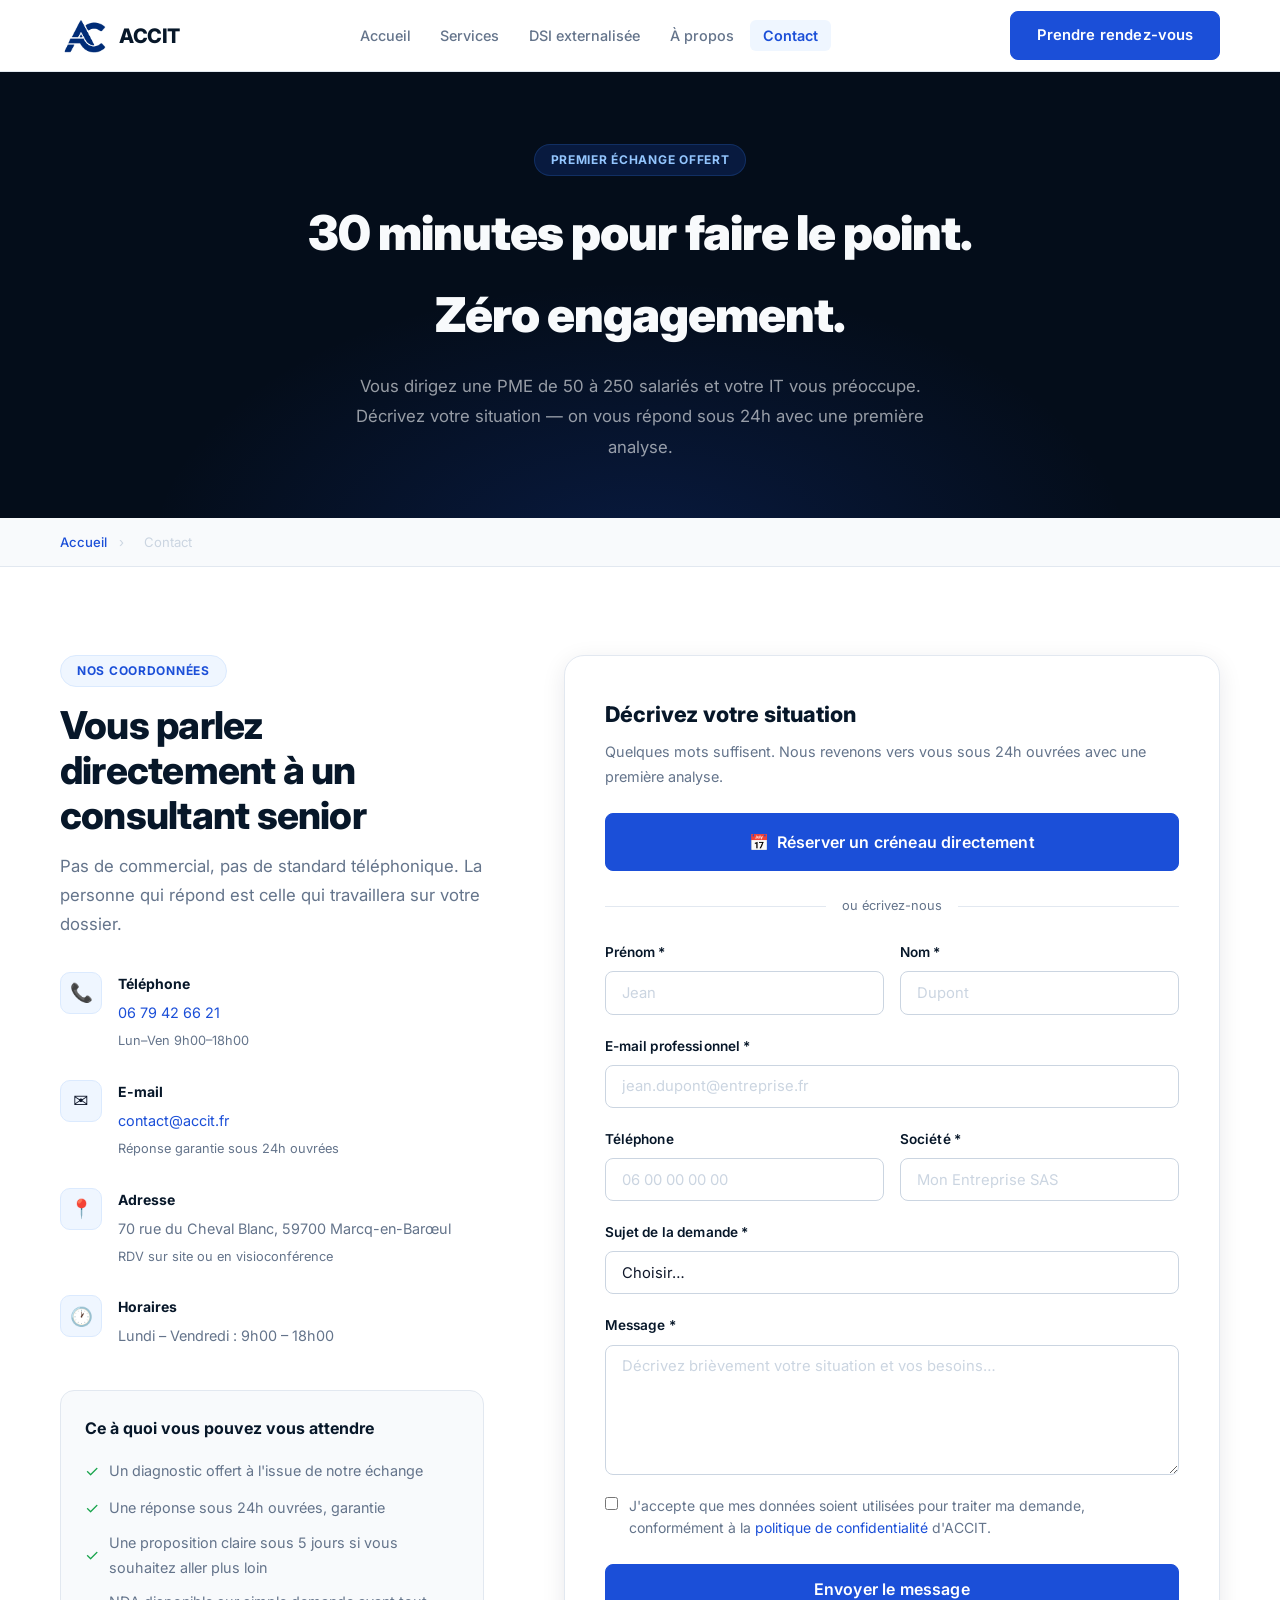
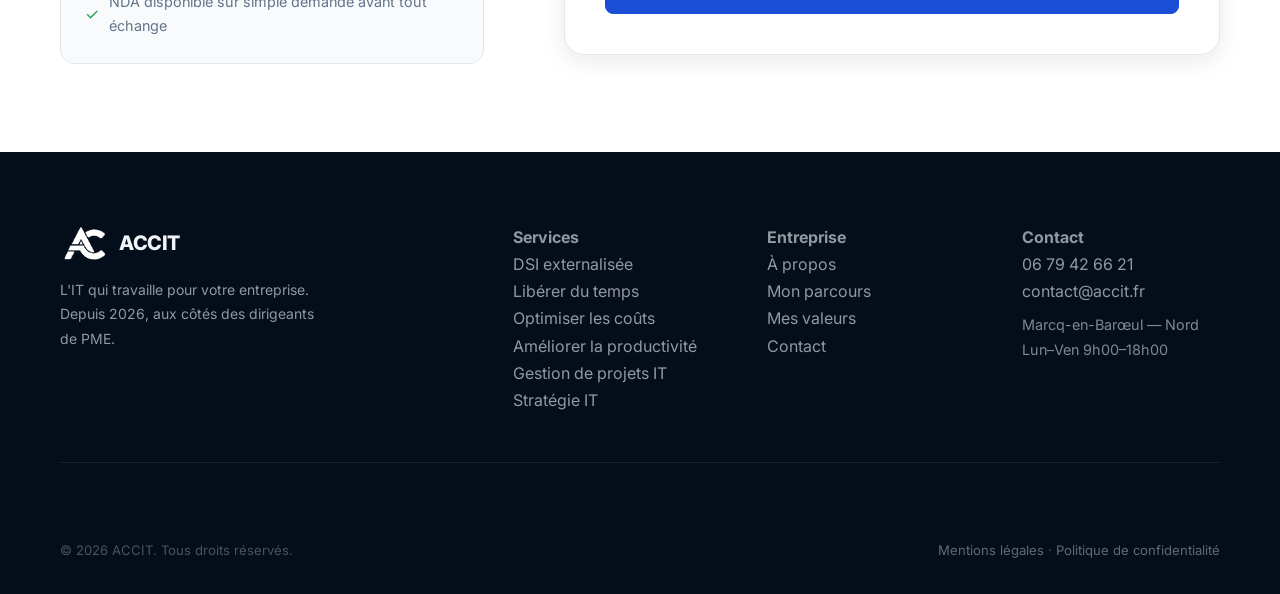
==== contact.html @ e80b95e5 "Initial commit — site ACCIT v1.0 6 pages HTML statiques : Accueil, Services, DSI externalisée, À pro" ====
<!DOCTYPE html>
<html lang="fr">
<head>
  <meta charset="UTF-8" />
  <meta name="viewport" content="width=device-width, initial-scale=1.0" />
  <title>Contact — ACCIT</title>
  <meta name="description" content="30 minutes pour faire le point sur votre situation IT. Premier échange offert, sans engagement. Vous parlez directement à un consultant senior." />
  <link rel="preconnect" href="https://fonts.googleapis.com" />
  <link rel="preconnect" href="https://fonts.gstatic.com" crossorigin />
  <link href="https://fonts.googleapis.com/css2?family=Inter:wght@400;500;600;700;800;900&display=swap" rel="stylesheet" />
  <link rel="stylesheet" href="css/style.css" />
</head>
<body>

  <!-- ══ Navigation ══════════════════════════════════════ -->
  <nav class="nav" role="navigation" aria-label="Navigation principale">
    <div class="container">
      <a href="index.html" class="nav-logo">
        <img src="images/logo-mark.svg" alt="" class="nav-logo-img" aria-hidden="true" />
        ACCIT
      </a>
      <ul class="nav-links" role="list">
        <li><a href="index.html">Accueil</a></li>
        <li><a href="services.html">Services</a></li>
        <li><a href="dsi-externalisee.html">DSI externalisée</a></li>
        <li><a href="a-propos.html">À propos</a></li>
        <li><a href="contact.html">Contact</a></li>
      </ul>
      <a href="https://calendar.app.google/eNuM4sdfJsq8MuJr5" target="_blank" rel="noopener noreferrer" class="btn btn-primary nav-cta">Prendre rendez-vous</a>
      <button class="nav-toggle" aria-label="Menu" aria-expanded="false">
        <span></span><span></span><span></span>
      </button>
    </div>
  </nav>

  <main>

    <!-- ══ Hero page ══════════════════════════════════════ -->
    <section class="page-hero">
      <div class="container">
        <span class="tag">Premier échange offert</span>
        <h1>30 minutes pour faire le point.<br />Zéro engagement.</h1>
        <p>Vous dirigez une PME de 50 à 250 salariés et votre IT vous préoccupe. Décrivez votre situation — on vous répond sous 24h avec une première analyse.</p>
      </div>
    </section>

    <nav class="breadcrumb" aria-label="Fil d'Ariane">
      <div class="container">
        <a href="index.html">Accueil</a>
        <span aria-hidden="true">›</span>
        <span aria-current="page">Contact</span>
      </div>
    </nav>

    <!-- ══ Contact principal ══════════════════════════════ -->
    <section class="section" aria-labelledby="contact-title">
      <div class="container">
        <div class="contact-layout">

          <!-- Infos ── -->
          <div>
            <span class="tag">Nos coordonnées</span>
            <h2 class="section-title" id="contact-title">Vous parlez directement à un consultant senior</h2>
            <p class="section-sub" style="margin-bottom:2rem;">
              Pas de commercial, pas de standard téléphonique. La personne qui répond est celle qui travaillera sur votre dossier.
            </p>
            <div class="contact-info">
              <div class="contact-item">
                <div class="contact-item-icon" aria-hidden="true">📞</div>
                <div>
                  <strong>Téléphone</strong>
                  <span><a href="tel:+33679426621" style="color:var(--color-accent);">06 79 42 66 21</a></span>
                  <span style="font-size:.8rem; color:var(--color-muted); display:block; margin-top:.25rem;">Lun–Ven 9h00–18h00</span>
                </div>
              </div>
              <div class="contact-item">
                <div class="contact-item-icon" aria-hidden="true">✉️</div>
                <div>
                  <strong>E-mail</strong>
                  <span><a href="mailto:contact@accit.fr" style="color:var(--color-accent);">contact@accit.fr</a></span>
                  <span style="font-size:.8rem; color:var(--color-muted); display:block; margin-top:.25rem;">Réponse garantie sous 24h ouvrées</span>
                </div>
              </div>
              <div class="contact-item">
                <div class="contact-item-icon" aria-hidden="true">📍</div>
                <div>
                  <strong>Adresse</strong>
                  <span>70 rue du Cheval Blanc, 59700 Marcq-en-Barœul</span>
                  <span style="font-size:.8rem; color:var(--color-muted); display:block; margin-top:.25rem;">RDV sur site ou en visioconférence</span>
                </div>
              </div>
              <div class="contact-item">
                <div class="contact-item-icon" aria-hidden="true">🕐</div>
                <div>
                  <strong>Horaires</strong>
                  <span>Lundi – Vendredi : 9h00 – 18h00</span>
                </div>
              </div>
            </div>

            <!-- Garanties ── -->
            <div style="margin-top:2.5rem; padding:1.5rem; background:var(--color-bg-alt); border-radius:var(--radius); border:1px solid var(--color-border-subtle);">
              <h3 style="font-size:1rem; font-weight:700; color:var(--color-primary); margin-bottom:1rem;">Ce à quoi vous pouvez vous attendre</h3>
              <ul style="display:flex; flex-direction:column; gap:.6rem;">
                <li style="display:flex; align-items:center; gap:.6rem; font-size:.9rem; color:var(--color-muted);">
                  <span style="color:#16A34A; font-size:1rem;">✓</span> Un diagnostic offert à l'issue de notre échange
                </li>
                <li style="display:flex; align-items:center; gap:.6rem; font-size:.9rem; color:var(--color-muted);">
                  <span style="color:#16A34A; font-size:1rem;">✓</span> Une réponse sous 24h ouvrées, garantie
                </li>
                <li style="display:flex; align-items:center; gap:.6rem; font-size:.9rem; color:var(--color-muted);">
                  <span style="color:#16A34A; font-size:1rem;">✓</span> Une proposition claire sous 5 jours si vous souhaitez aller plus loin
                </li>
                <li style="display:flex; align-items:center; gap:.6rem; font-size:.9rem; color:var(--color-muted);">
                  <span style="color:#16A34A; font-size:1rem;">✓</span> NDA disponible sur simple demande avant tout échange
                </li>
              </ul>
            </div>
          </div>

          <!-- Formulaire ── -->
          <div class="form-card">
            <h2 style="font-size:1.35rem; font-weight:800; color:var(--color-primary); margin-bottom:.5rem;">Décrivez votre situation</h2>
            <p style="font-size:.9rem; color:var(--color-muted); margin-bottom:1.5rem;">Quelques mots suffisent. Nous revenons vers vous sous 24h ouvrées avec une première analyse.</p>

            <!-- Réservation directe ── -->
            <a href="https://calendar.app.google/eNuM4sdfJsq8MuJr5" target="_blank" rel="noopener noreferrer" class="btn btn-primary" style="width:100%; justify-content:center; font-size:1rem; padding:.9rem; display:flex; gap:.5rem; align-items:center;">
              <span aria-hidden="true">📅</span> Réserver un créneau directement
            </a>
            <div style="display:flex; align-items:center; gap:1rem; margin:1.5rem 0;">
              <span style="flex:1; height:1px; background:var(--color-border-subtle);"></span>
              <span style="font-size:.8rem; color:var(--color-muted); white-space:nowrap;">ou écrivez-nous</span>
              <span style="flex:1; height:1px; background:var(--color-border-subtle);"></span>
            </div>

            <form id="contact-form" novalidate>
              <div class="form-row">
                <div class="form-group">
                  <label for="prenom">Prénom *</label>
                  <input type="text" id="prenom" name="prenom" placeholder="Jean" required autocomplete="given-name" />
                </div>
                <div class="form-group">
                  <label for="nom">Nom *</label>
                  <input type="text" id="nom" name="nom" placeholder="Dupont" required autocomplete="family-name" />
                </div>
              </div>
              <div class="form-group">
                <label for="email">E-mail professionnel *</label>
                <input type="email" id="email" name="email" placeholder="jean.dupont@entreprise.fr" required autocomplete="email" />
              </div>
              <div class="form-row">
                <div class="form-group">
                  <label for="telephone">Téléphone</label>
                  <input type="tel" id="telephone" name="telephone" placeholder="06 00 00 00 00" autocomplete="tel" />
                </div>
                <div class="form-group">
                  <label for="societe">Société *</label>
                  <input type="text" id="societe" name="societe" placeholder="Mon Entreprise SAS" required autocomplete="organization" />
                </div>
              </div>
              <div class="form-group">
                <label for="sujet">Sujet de la demande *</label>
                <select id="sujet" name="sujet" required>
                  <option value="" disabled selected>Choisir…</option>
                  <option value="echange">Échange sur mon informatique</option>
                  <option value="dsi">DSI externalisée</option>
                  <option value="conseil">Conseils</option>
                  <option value="devis">Devis</option>
                  <option value="autre">Autre</option>
                </select>
              </div>
              <div class="form-group">
                <label for="message">Message *</label>
                <textarea id="message" name="message" placeholder="Décrivez brièvement votre situation et vos besoins…" required></textarea>
              </div>
              <label class="form-group-check">
                <input type="checkbox" name="rgpd" required />
                <span>J'accepte que mes données soient utilisées pour traiter ma demande, conformément à la <a href="mentions-legales.html#politique-confidentialite" style="color:var(--color-accent);">politique de confidentialité</a> d'ACCIT.</span>
              </label>
              <button type="submit" class="btn btn-primary" style="width:100%; justify-content:center; font-size:1rem; padding:.9rem;">
                Envoyer le message
              </button>
            </form>
          </div>

        </div>
      </div>
    </section>

  </main>

  <!-- ══ Footer ══════════════════════════════════════════ -->
  <footer class="footer" role="contentinfo">
    <div class="container">
      <div class="footer-grid">
        <div class="footer-brand">
          <a href="index.html" class="nav-logo">
            <img src="images/logo-mark.svg" alt="" class="nav-logo-img" aria-hidden="true" />
            ACCIT
          </a>
          <p>L'IT qui travaille pour votre entreprise. Depuis 2026, aux côtés des dirigeants de PME.</p>
        </div>
        <nav aria-label="Services">
          <h4>Services</h4>
          <ul>
            <li><a href="dsi-externalisee.html">DSI externalisée</a></li>
            <li><a href="services.html#temps-dirigeant">Libérer du temps</a></li>
            <li><a href="services.html#couts">Optimiser les coûts</a></li>
            <li><a href="services.html#productivite">Améliorer la productivité</a></li>
            <li><a href="services.html#projets">Gestion de projets IT</a></li>
            <li><a href="services.html#strategie">Stratégie IT</a></li>
          </ul>
        </nav>
        <nav aria-label="Entreprise">
          <h4>Entreprise</h4>
          <ul>
            <li><a href="a-propos.html">À propos</a></li>
            <li><a href="a-propos.html#parcours">Mon parcours</a></li>
            <li><a href="a-propos.html#valeurs">Mes valeurs</a></li>
            <li><a href="contact.html">Contact</a></li>
          </ul>
        </nav>
        <div>
          <h4>Contact</h4>
          <ul>
            <li><a href="tel:+33679426621">06 79 42 66 21</a></li>
            <li><a href="mailto:contact@accit.fr">contact@accit.fr</a></li>
            <li style="color:rgba(255,255,255,.5); font-size:.9rem; margin-top:.5rem;">Marcq-en-Barœul — Nord<br />Lun–Ven 9h00–18h00</li>
          </ul>
        </div>
      </div>
      <div class="footer-bottom">
        <span>© 2026 ACCIT. Tous droits réservés.</span>
        <span>
          <a href="mentions-legales.html">Mentions légales</a> ·
          <a href="mentions-legales.html#politique-confidentialite">Politique de confidentialité</a>
        </span>
      </div>
    </div>
  </footer>

  <script src="js/main.js"></script>
</body>
</html>
---- css/style.css ----
/* ============================================================
   ACCIT — Design System v2  ·  Premium · Sobre · Rassurant
   ============================================================ */

/* ── Tokens ─────────────────────────────────────────────── */
:root {
  /* Palette */
  --navy-950:  #040D1A;
  --navy-900:  #071729;
  --navy-800:  #0A2040;
  --navy-700:  #0D2D58;
  --navy-600:  #123A72;

  --blue-600:  #1B4FD8;
  --blue-500:  #2563EB;
  --blue-400:  #3B82F6;
  --blue-100:  #DBEAFE;
  --blue-50:   #EFF6FF;

  --slate-900: #0F172A;
  --slate-700: #334155;
  --slate-500: #64748B;
  --slate-300: #CBD5E1;
  --slate-100: #F1F5F9;
  --slate-50:  #F8FAFC;

  /* Sémantique */
  --color-primary:       var(--navy-900);
  --color-accent:        var(--blue-600);
  --color-accent-hover:  #1743C0;
  --color-accent-light:  var(--blue-50);
  --color-text:          var(--slate-900);
  --color-muted:         var(--slate-500);
  --color-border:        var(--slate-300);
  --color-border-subtle: #E2E8F0;
  --color-bg:            #FFFFFF;
  --color-bg-alt:        var(--slate-50);

  /* Typographie */
  --font-sans: 'Inter', system-ui, -apple-system, sans-serif;
  --tracking-tight: -0.02em;
  --tracking-wide:   0.06em;

  /* Géométrie */
  --radius-sm:  8px;
  --radius:     14px;
  --radius-lg:  20px;
  --max-w:      1160px;
  --nav-h:      72px;

  /* Ombres bleutées */
  --shadow-xs:  0 1px 2px rgba(7,23,41,.06);
  --shadow-sm:  0 2px 8px rgba(7,23,41,.07);
  --shadow-md:  0 6px 24px rgba(7,23,41,.09);
  --shadow-lg:  0 16px 48px rgba(7,23,41,.13);
  --shadow-xl:  0 24px 64px rgba(7,23,41,.16);
  --glow-blue:  0 0 0 3px rgba(27,79,216,.18);
}

/* ── Reset ─────────────────────────────────────────────── */
*, *::before, *::after { box-sizing: border-box; margin: 0; padding: 0; }
html { scroll-behavior: smooth; -webkit-text-size-adjust: 100%; }
body {
  font-family: var(--font-sans);
  font-size: 1rem;
  line-height: 1.7;
  color: var(--color-text);
  background: var(--color-bg);
  -webkit-font-smoothing: antialiased;
  -moz-osx-font-smoothing: grayscale;
}
img  { display: block; max-width: 100%; }
a    { color: inherit; text-decoration: none; }
ul   { list-style: none; }
button { font-family: inherit; }

/* ── Layout helpers ─────────────────────────────────────── */
.container {
  width: min(var(--max-w), 100% - 2.5rem);
  margin-inline: auto;
}
.sr-only {
  position: absolute; width: 1px; height: 1px;
  overflow: hidden; clip: rect(0,0,0,0); white-space: nowrap;
}

/* ════════════════════════════════════════════════════════
   COMPOSANTS GLOBAUX
═════════════════════════════════════════════════════════ */

/* ── Boutons ────────────────────────────────────────────── */
.btn {
  display: inline-flex;
  align-items: center;
  gap: .5rem;
  padding: .7rem 1.6rem;
  border-radius: var(--radius-sm);
  font-weight: 600;
  font-size: .925rem;
  letter-spacing: .01em;
  cursor: pointer;
  border: 1.5px solid transparent;
  transition: background .18s, color .18s, box-shadow .18s, transform .18s, border-color .18s;
  white-space: nowrap;
}
.btn-primary {
  background: var(--color-accent);
  color: #fff;
  border-color: var(--color-accent);
}
.btn-primary:hover {
  background: var(--color-accent-hover);
  border-color: var(--color-accent-hover);
  box-shadow: 0 4px 16px rgba(27,79,216,.35);
  transform: translateY(-1px);
}
.btn-primary:active { transform: translateY(0); box-shadow: none; }

.btn-outline {
  background: transparent;
  color: var(--color-accent);
  border-color: var(--color-accent);
}
.btn-outline:hover {
  background: var(--blue-50);
  box-shadow: var(--shadow-sm);
}
.btn-ghost-white {
  background: rgba(255,255,255,.1);
  color: #fff;
  border-color: rgba(255,255,255,.25);
}
.btn-ghost-white:hover {
  background: rgba(255,255,255,.18);
  border-color: rgba(255,255,255,.4);
}

/* ── Tag / badge ────────────────────────────────────────── */
.tag {
  display: inline-block;
  padding: .3rem 1rem;
  border-radius: 100px;
  font-size: .75rem;
  font-weight: 700;
  letter-spacing: var(--tracking-wide);
  text-transform: uppercase;
  background: var(--blue-50);
  color: var(--blue-600);
  border: 1px solid var(--blue-100);
  margin-bottom: 1rem;
}

/* ── Typographie sections ───────────────────────────────── */
.section-title {
  font-size: clamp(1.7rem, 3.2vw, 2.4rem);
  font-weight: 800;
  line-height: 1.18;
  letter-spacing: var(--tracking-tight);
  color: var(--color-primary);
}
.section-sub {
  font-size: 1.05rem;
  color: var(--color-muted);
  max-width: 54ch;
  margin-top: .8rem;
  line-height: 1.75;
}

/* ════════════════════════════════════════════════════════
   NAVIGATION
═════════════════════════════════════════════════════════ */
.nav {
  position: fixed;
  top: 0; left: 0; right: 0;
  height: var(--nav-h);
  background: rgba(255,255,255,.92);
  backdrop-filter: blur(18px) saturate(160%);
  -webkit-backdrop-filter: blur(18px) saturate(160%);
  border-bottom: 1px solid var(--color-border-subtle);
  z-index: 1000;
  display: flex;
  align-items: center;
}
.nav .container {
  display: flex;
  align-items: center;
  justify-content: space-between;
  height: 100%;
}

/* Logo */
.nav-logo {
  display: flex;
  align-items: center;
  gap: .55rem;
  font-weight: 800;
  font-size: 1.25rem;
  letter-spacing: var(--tracking-tight);
  color: var(--navy-900);
}
.nav-logo-img {
  height: 38px;
  width: auto;
  display: block;
  flex-shrink: 0;
}

/* Liens */
.nav-links {
  display: flex;
  align-items: center;
  gap: .25rem;
}
.nav-links a {
  padding: .45rem .8rem;
  font-size: .9rem;
  font-weight: 500;
  color: var(--slate-500);
  border-radius: 6px;
  transition: color .15s, background .15s;
}
.nav-links a:hover { color: var(--navy-900); background: var(--slate-100); }
.nav-links a.active {
  color: var(--color-accent);
  background: var(--blue-50);
  font-weight: 600;
}
.nav-cta { margin-left: .75rem; }

/* Hamburger */
.nav-toggle {
  display: none;
  flex-direction: column;
  gap: 5px;
  cursor: pointer;
  padding: 6px;
  background: none;
  border: none;
  border-radius: 6px;
}
.nav-toggle span {
  display: block;
  width: 22px; height: 2px;
  background: var(--navy-900);
  border-radius: 2px;
  transition: all .28s cubic-bezier(.4,0,.2,1);
}

main { padding-top: var(--nav-h); }

/* ════════════════════════════════════════════════════════
   HERO (page d'accueil)
═════════════════════════════════════════════════════════ */
.hero {
  min-height: calc(92vh - var(--nav-h));
  display: flex;
  align-items: center;
  background: var(--navy-950);
  position: relative;
  overflow: hidden;
  padding-block: 5rem;
}

/* Fond décoratif : lueur centrale + grain subtil */
.hero::before {
  content: '';
  position: absolute; inset: 0;
  background:
    radial-gradient(ellipse 60% 70% at 70% 50%, rgba(27,79,216,.22) 0%, transparent 65%),
    radial-gradient(ellipse 40% 50% at 15% 80%, rgba(7,23,41,.8) 0%, transparent 60%);
  pointer-events: none;
}
.hero::after {
  content: '';
  position: absolute; inset: 0;
  background-image: url("data:image/svg+xml,%3Csvg viewBox='0 0 256 256' xmlns='http://www.w3.org/2000/svg'%3E%3Cfilter id='n'%3E%3CfeTurbulence type='fractalNoise' baseFrequency='0.9' numOctaves='4' stitchTiles='stitch'/%3E%3C/filter%3E%3Crect width='100%25' height='100%25' filter='url(%23n)' opacity='0.03'/%3E%3C/svg%3E");
  background-size: 200px;
  opacity: .55;
  pointer-events: none;
}

.hero-grid {
  display: grid;
  grid-template-columns: 1.05fr .95fr;
  align-items: center;
  gap: 5rem;
  position: relative;
  z-index: 1;
}

/* Eyebrow */
.hero-eyebrow {
  display: inline-flex;
  align-items: center;
  gap: .5rem;
  background: rgba(27,79,216,.15);
  border: 1px solid rgba(59,130,246,.25);
  border-radius: 100px;
  padding: .38rem 1.1rem;
  font-size: .8rem;
  font-weight: 600;
  letter-spacing: .04em;
  text-transform: uppercase;
  color: #93C5FD;
  margin-bottom: 1.75rem;
}
.hero-eyebrow .dot {
  width: 7px; height: 7px;
  background: #4ADE80;
  border-radius: 50%;
  box-shadow: 0 0 8px #4ADE80;
}

/* Titre */
.hero h1 {
  font-size: clamp(2.4rem, 4.5vw, 3.75rem);
  font-weight: 900;
  line-height: 1.08;
  letter-spacing: -0.03em;
  color: #F8FAFC;
  margin-bottom: 1.5rem;
}
.hero h1 em {
  font-style: normal;
  background: linear-gradient(95deg, #60A5FA 0%, #818CF8 50%, #34D399 100%);
  -webkit-background-clip: text;
  -webkit-text-fill-color: transparent;
  background-clip: text;
}

.hero-desc {
  font-size: 1.1rem;
  line-height: 1.8;
  color: rgba(248,250,252,.65);
  max-width: 46ch;
  margin-bottom: 2.5rem;
}

.hero-actions { display: flex; gap: 1rem; flex-wrap: wrap; }

/* Stats */
.hero-stats {
  display: flex;
  gap: 3rem;
  margin-top: 3.5rem;
  padding-top: 2.5rem;
  border-top: 1px solid rgba(255,255,255,.1);
}
.hero-stat strong {
  display: block;
  font-size: 2.1rem;
  font-weight: 900;
  letter-spacing: -0.02em;
  color: #F8FAFC;
  line-height: 1;
  margin-bottom: .25rem;
}
.hero-stat span {
  font-size: .85rem;
  color: rgba(248,250,252,.45);
  text-transform: uppercase;
  letter-spacing: .06em;
  font-weight: 500;
}

/* Carte hero */
.hero-visual { position: relative; z-index: 1; display: flex; justify-content: center; }
.hero-card {
  background: rgba(255,255,255,.05);
  border: 1px solid rgba(255,255,255,.1);
  border-radius: var(--radius-lg);
  padding: 1.75rem;
  backdrop-filter: blur(20px);
  -webkit-backdrop-filter: blur(20px);
  width: 100%;
  max-width: 400px;
  box-shadow: 0 24px 60px rgba(4,13,26,.6);
}
.hero-card-header {
  display: flex;
  align-items: center;
  gap: .75rem;
  margin-bottom: 1.5rem;
  padding-bottom: 1.25rem;
  border-bottom: 1px solid rgba(255,255,255,.08);
}
.hero-card-icon {
  width: 40px; height: 40px;
  background: var(--color-accent);
  border-radius: 10px;
  display: grid;
  place-items: center;
  font-size: 1.1rem;
  box-shadow: 0 4px 12px rgba(27,79,216,.4);
}
.hero-card-header h3 { color: #F1F5F9; font-size: .95rem; font-weight: 600; }
.hero-card-header p  { color: rgba(241,245,249,.4); font-size: .78rem; margin-top: .1rem; }

.hero-services-list li {
  display: flex;
  align-items: center;
  gap: .75rem;
  padding: .55rem 0;
  color: rgba(241,245,249,.78);
  font-size: .875rem;
  border-bottom: 1px solid rgba(255,255,255,.05);
}
.hero-services-list li:last-child { border: none; }
.check-icon {
  width: 20px; height: 20px; min-width: 20px;
  background: rgba(74,222,128,.12);
  border: 1px solid rgba(74,222,128,.2);
  border-radius: 50%;
  display: grid;
  place-items: center;
  color: #4ADE80;
  font-size: .7rem;
}

/* ════════════════════════════════════════════════════════
   SECTIONS GÉNÉRIQUES
═════════════════════════════════════════════════════════ */
.section { padding-block: 5.5rem; }
.section-alt { background: var(--slate-50); }
.section-dark { background: var(--navy-900); color: #fff; }

.section-header { margin-bottom: 3.5rem; }
.section-header.centered { text-align: center; }
.section-header.centered .section-sub { margin-inline: auto; }

/* ════════════════════════════════════════════════════════
   CARDS
═════════════════════════════════════════════════════════ */
.cards-grid { display: grid; gap: 1.25rem; }
.cards-grid-3 { grid-template-columns: repeat(auto-fill, minmax(300px, 1fr)); }
.cards-grid-4 { grid-template-columns: repeat(auto-fill, minmax(240px, 1fr)); }
.cards-grid-2 { grid-template-columns: repeat(auto-fill, minmax(360px, 1fr)); }

.card {
  background: var(--color-bg);
  border: 1px solid var(--color-border-subtle);
  border-radius: var(--radius);
  padding: 2rem;
  transition: box-shadow .22s, transform .22s, border-color .22s;
  position: relative;
  overflow: hidden;
}
.card::before {
  content: '';
  position: absolute;
  top: 0; left: 0; right: 0;
  height: 3px;
  background: linear-gradient(90deg, var(--blue-600), var(--blue-400));
  transform: scaleX(0);
  transform-origin: left;
  transition: transform .28s cubic-bezier(.4,0,.2,1);
}
.card:hover {
  box-shadow: var(--shadow-lg);
  transform: translateY(-4px);
  border-color: var(--blue-100);
}
.card:hover::before { transform: scaleX(1); }

.card-icon {
  width: 48px; height: 48px;
  border-radius: 12px;
  display: grid;
  place-items: center;
  font-size: 1.35rem;
  margin-bottom: 1.25rem;
  background: var(--blue-50);
  border: 1px solid var(--blue-100);
}
/* Garder les variantes couleur mais les harmoniser */
.card-icon.blue   { background: var(--blue-50);   border-color: var(--blue-100); }
.card-icon.green  { background: #F0FDF4; border-color: #BBF7D0; }
.card-icon.purple { background: #F5F3FF; border-color: #DDD6FE; }
.card-icon.orange { background: #FFF7ED; border-color: #FED7AA; }
.card-icon.cyan   { background: #ECFEFF; border-color: #A5F3FC; }
.card-icon.rose   { background: #FFF1F2; border-color: #FECDD3; }

.card h3 { font-size: 1.05rem; font-weight: 700; margin-bottom: .45rem; color: var(--navy-900); letter-spacing: -.01em; }
.card p  { font-size: .9rem; color: var(--color-muted); line-height: 1.7; }

/* ════════════════════════════════════════════════════════
   WHY SECTION
═════════════════════════════════════════════════════════ */
.why-grid {
  display: grid;
  grid-template-columns: 1fr 1fr;
  gap: 6rem;
  align-items: center;
}
.why-features { display: flex; flex-direction: column; gap: 1.75rem; margin-top: 2rem; }
.why-feature {
  display: flex;
  gap: 1.1rem;
  align-items: flex-start;
}
.why-feature-icon {
  width: 42px; height: 42px; min-width: 42px;
  background: var(--blue-50);
  border: 1px solid var(--blue-100);
  border-radius: 10px;
  display: grid;
  place-items: center;
  font-size: 1.15rem;
}
.why-feature h4 { font-size: .95rem; font-weight: 700; margin-bottom: .3rem; color: var(--navy-900); }
.why-feature p  { font-size: .875rem; color: var(--color-muted); line-height: 1.7; }

/* Métriques */
.why-visual {
  display: grid;
  grid-template-columns: 1fr 1fr;
  gap: 1rem;
}
.metric-card {
  background: var(--color-bg);
  border: 1px solid var(--color-border-subtle);
  border-radius: var(--radius);
  padding: 1.5rem 1.75rem;
  box-shadow: var(--shadow-xs);
}
.metric-card strong {
  display: block;
  font-size: 2.1rem;
  font-weight: 900;
  letter-spacing: -.03em;
  color: var(--color-accent);
  line-height: 1;
  margin-bottom: .35rem;
}
.metric-card span { font-size: .82rem; color: var(--color-muted); text-transform: uppercase; letter-spacing: .06em; font-weight: 500; }
.metric-card.wide { grid-column: span 2; }
.metric-card.dark {
  background: var(--navy-800);
  border-color: var(--navy-700);
}
.metric-card.dark strong { color: #93C5FD; }
.metric-card.dark span   { color: rgba(248,250,252,.45); }

/* ════════════════════════════════════════════════════════
   TÉMOIGNAGES
═════════════════════════════════════════════════════════ */
.testimonial-card {
  background: var(--color-bg);
  border: 1px solid var(--color-border-subtle);
  border-radius: var(--radius);
  padding: 2rem;
  transition: box-shadow .22s;
}
.testimonial-card:hover { box-shadow: var(--shadow-md); }
.stars { color: #F59E0B; font-size: 1rem; margin-bottom: 1rem; letter-spacing: .05em; }
.testimonial-card blockquote {
  font-size: .925rem;
  color: var(--slate-700);
  font-style: italic;
  line-height: 1.8;
  margin-bottom: 1.5rem;
}
.testimonial-author { display: flex; align-items: center; gap: .85rem; }
.avatar {
  width: 42px; height: 42px;
  border-radius: 50%;
  background: linear-gradient(135deg, var(--blue-600), var(--navy-700));
  display: grid;
  place-items: center;
  color: #fff;
  font-weight: 700;
  font-size: .9rem;
  flex-shrink: 0;
}
.testimonial-author strong { font-size: .875rem; color: var(--navy-900); }
.testimonial-author span   { font-size: .8rem; color: var(--color-muted); }

/* ════════════════════════════════════════════════════════
   CTA BANNER
═════════════════════════════════════════════════════════ */
.cta-banner {
  background: var(--navy-900);
  border-radius: var(--radius-lg);
  padding: 4.5rem;
  text-align: center;
  position: relative;
  overflow: hidden;
}
.cta-banner::before {
  content: '';
  position: absolute; inset: 0;
  background: radial-gradient(ellipse 60% 80% at 50% 120%, rgba(27,79,216,.25) 0%, transparent 65%);
  pointer-events: none;
}
.cta-banner h2 {
  font-size: clamp(1.7rem, 3vw, 2.4rem);
  font-weight: 800;
  letter-spacing: var(--tracking-tight);
  color: #F8FAFC;
  margin-bottom: 1rem;
  position: relative;
}
.cta-banner p { color: rgba(248,250,252,.6); max-width: 48ch; margin: 0 auto 2rem; position: relative; }

/* ════════════════════════════════════════════════════════
   PROCESS / STEPS
═════════════════════════════════════════════════════════ */
.steps { display: flex; flex-direction: column; }
.step {
  display: grid;
  grid-template-columns: 64px 1fr;
  gap: 1.25rem;
  position: relative;
  padding-bottom: 2.5rem;
}
.step:last-child { padding-bottom: 0; }
.step-number {
  width: 44px; height: 44px;
  background: var(--color-accent);
  color: #fff;
  border-radius: 50%;
  display: grid;
  place-items: center;
  font-weight: 800;
  font-size: .9rem;
  position: relative;
  z-index: 1;
  box-shadow: 0 4px 14px rgba(27,79,216,.35);
}
.step::before {
  content: '';
  position: absolute;
  left: 21px;
  top: 44px;
  bottom: 0;
  width: 1.5px;
  background: linear-gradient(to bottom, var(--blue-100), transparent);
}
.step:last-child::before { display: none; }
.step-content h3 { font-weight: 700; margin-bottom: .4rem; color: var(--navy-900); padding-top: .55rem; font-size: .975rem; }
.step-content p  { font-size: .9rem; color: var(--color-muted); line-height: 1.75; }

/* ════════════════════════════════════════════════════════
   ÉQUIPE
═════════════════════════════════════════════════════════ */
.team-card {
  text-align: center;
  background: var(--color-bg);
  border: 1px solid var(--color-border-subtle);
  border-radius: var(--radius);
  padding: 2.25rem 1.75rem;
  transition: box-shadow .22s, transform .22s;
}
.team-card:hover { box-shadow: var(--shadow-lg); transform: translateY(-4px); }
.team-avatar {
  width: 76px; height: 76px;
  background: linear-gradient(140deg, var(--blue-600) 0%, var(--navy-700) 100%);
  border-radius: 50%;
  display: grid;
  place-items: center;
  margin: 0 auto 1.25rem;
  font-size: 1.5rem;
  color: #fff;
  font-weight: 800;
  box-shadow: 0 8px 24px rgba(27,79,216,.25);
}
.team-card h3   { font-weight: 700; color: var(--navy-900); margin-bottom: .2rem; letter-spacing: -.01em; }
.team-card .role{ font-size: .82rem; color: var(--color-accent); font-weight: 600; margin-bottom: .8rem; text-transform: uppercase; letter-spacing: .04em; }
.team-card p    { font-size: .875rem; color: var(--color-muted); line-height: 1.7; }

/* ════════════════════════════════════════════════════════
   VALEURS
═════════════════════════════════════════════════════════ */
.values-grid {
  display: grid;
  grid-template-columns: repeat(auto-fill, minmax(220px, 1fr));
  gap: 1.25rem;
}
.value-card {
  padding: 1.75rem;
  border-radius: var(--radius);
  border: 1px solid var(--color-border-subtle);
  background: var(--color-bg);
  transition: box-shadow .2s, border-color .2s;
}
.value-card:hover { border-color: var(--blue-100); box-shadow: var(--shadow-sm); }
.value-icon { font-size: 1.75rem; margin-bottom: .85rem; }
.value-card h3 { font-weight: 700; color: var(--navy-900); margin-bottom: .4rem; font-size: .975rem; }
.value-card p  { font-size: .875rem; color: var(--color-muted); line-height: 1.7; }

/* ════════════════════════════════════════════════════════
   CONTACT
═════════════════════════════════════════════════════════ */
.contact-layout {
  display: grid;
  grid-template-columns: 1fr 1.55fr;
  gap: 5rem;
  align-items: start;
}
.contact-info { display: flex; flex-direction: column; gap: 1.75rem; }
.contact-item { display: flex; gap: 1rem; align-items: flex-start; }
.contact-item-icon {
  width: 42px; height: 42px; min-width: 42px;
  background: var(--blue-50);
  border: 1px solid var(--blue-100);
  border-radius: 10px;
  display: grid;
  place-items: center;
  font-size: 1.15rem;
}
.contact-item strong { font-size: .875rem; color: var(--navy-900); font-weight: 700; display: block; margin-bottom: .2rem; }
.contact-item span   { font-size: .9rem; color: var(--color-muted); }

/* Formulaire */
.form-card {
  background: var(--color-bg);
  border: 1px solid var(--color-border-subtle);
  border-radius: var(--radius-lg);
  padding: 2.5rem;
  box-shadow: var(--shadow-md);
}
.form-row { display: grid; grid-template-columns: 1fr 1fr; gap: 1rem; }
.form-group { display: flex; flex-direction: column; gap: .45rem; margin-bottom: 1.25rem; }
.form-group label { font-size: .85rem; font-weight: 600; color: var(--navy-900); letter-spacing: .01em; }

.form-group input:not([type="checkbox"]),
.form-group select,
.form-group textarea {
  padding: .72rem 1rem;
  border: 1.5px solid var(--slate-300);
  border-radius: var(--radius-sm);
  font-size: .925rem;
  font-family: var(--font-sans);
  color: var(--slate-900);
  background: var(--color-bg);
  transition: border-color .18s, box-shadow .18s;
  outline: none;
  appearance: none;
}

/* Checkbox */
.form-group input[type="checkbox"] {
  width: 18px;
  height: 18px;
  min-width: 18px;
  margin: 0;
  flex-shrink: 0;
  accent-color: var(--color-accent);
  cursor: pointer;
  border-radius: 4px;
}

/* Label checkbox */
.form-group-check {
  display: flex;
  align-items: flex-start;
  gap: .7rem;
  cursor: pointer;
  font-weight: 400;
  color: var(--color-muted);
  font-size: .875rem;
  line-height: 1.6;
  margin-bottom: 1.5rem;
}
.form-group-check input[type="checkbox"] {
  margin-top: .15rem;
}
.form-group input::placeholder,
.form-group textarea::placeholder { color: var(--slate-300); }
.form-group input:hover,
.form-group select:hover,
.form-group textarea:hover { border-color: var(--slate-400); }
.form-group input:focus,
.form-group select:focus,
.form-group textarea:focus {
  border-color: var(--color-accent);
  box-shadow: var(--glow-blue);
}
.form-group textarea { resize: vertical; min-height: 130px; }

/* ════════════════════════════════════════════════════════
   FOOTER
═════════════════════════════════════════════════════════ */
.footer {
  background: var(--navy-950);
  color: rgba(241,245,249,.6);
  padding-block: 4.5rem 2rem;
}
.footer-grid {
  display: grid;
  grid-template-columns: 2fr 1fr 1fr 1fr;
  gap: 3.5rem;
  margin-bottom: 3rem;
  padding-bottom: 3rem;
  border-bottom: 1px solid rgba(255,255,255,.07);
}
.footer-brand .nav-logo { color: #F1F5F9; margin-bottom: 1rem; }
.footer-brand .nav-logo-img { filter: brightness(0) invert(1); }
.footer-brand p { font-size: .875rem; max-width: 30ch; line-height: 1.75; }

.footer-col h4 {
  font-size: .75rem;
  font-weight: 700;
  text-transform: uppercase;
  letter-spacing: .1em;
  color: rgba(241,245,249,.3);
  margin-bottom: 1.1rem;
}
.footer-col ul { display: flex; flex-direction: column; gap: .65rem; }
.footer-col a {
  font-size: .875rem;
  color: rgba(241,245,249,.55);
  transition: color .15s;
}
.footer-col a:hover { color: #F1F5F9; }

.footer-bottom {
  padding-top: 1.75rem;
  display: flex;
  justify-content: space-between;
  align-items: center;
  font-size: .82rem;
  color: rgba(241,245,249,.3);
  flex-wrap: wrap;
  gap: 1rem;
}
.footer-bottom a { color: rgba(241,245,249,.4); transition: color .15s; }
.footer-bottom a:hover { color: rgba(241,245,249,.8); }

/* ════════════════════════════════════════════════════════
   PAGE HERO (pages internes)
═════════════════════════════════════════════════════════ */
.page-hero {
  background: var(--navy-950);
  padding-block: 4.5rem 3.5rem;
  text-align: center;
  position: relative;
  overflow: hidden;
}
.page-hero::before {
  content: '';
  position: absolute; inset: 0;
  background: radial-gradient(ellipse 55% 90% at 50% 110%, rgba(27,79,216,.2) 0%, transparent 70%);
  pointer-events: none;
}
.page-hero .container { position: relative; }
.page-hero .tag   { background: rgba(27,79,216,.2); color: #93C5FD; border-color: rgba(59,130,246,.2); margin-bottom: 1rem; }
.page-hero h1     { font-size: clamp(1.9rem, 4vw, 3rem); font-weight: 900; letter-spacing: var(--tracking-tight); color: #F8FAFC; margin-bottom: 1rem; }
.page-hero p      { font-size: 1.05rem; color: rgba(248,250,252,.6); max-width: 52ch; margin: 0 auto; line-height: 1.8; }

/* ── Breadcrumb ─────────────────────────────────────────── */
.breadcrumb {
  padding: .8rem 0;
  background: var(--slate-50);
  border-bottom: 1px solid var(--color-border-subtle);
  font-size: .82rem;
  color: var(--color-muted);
}
.breadcrumb a { color: var(--color-accent); font-weight: 500; }
.breadcrumb span { margin-inline: .5rem; color: var(--slate-300); }

/* ════════════════════════════════════════════════════════
   SPLIT SECTIONS
═════════════════════════════════════════════════════════ */
.split-section {
  display: grid;
  grid-template-columns: 1fr 1fr;
  gap: 5.5rem;
  align-items: center;
}
.split-section.reverse { direction: rtl; }
.split-section.reverse > * { direction: ltr; }

.check-list { display: flex; flex-direction: column; gap: .85rem; margin-top: 1.75rem; }
.check-item {
  display: flex;
  align-items: flex-start;
  gap: .8rem;
  font-size: .925rem;
  color: var(--slate-700);
  line-height: 1.6;
}
.check-item .icon { color: var(--color-accent); font-size: .95rem; margin-top: .15rem; flex-shrink: 0; }

/* ════════════════════════════════════════════════════════
   PRICING
═════════════════════════════════════════════════════════ */
.pricing-card {
  background: var(--color-bg);
  border: 1.5px solid var(--color-border-subtle);
  border-radius: var(--radius);
  padding: 2rem 1.75rem;
  transition: box-shadow .22s, transform .22s, border-color .22s;
}
.pricing-card:hover { box-shadow: var(--shadow-lg); transform: translateY(-4px); border-color: var(--blue-100); }
.pricing-card.featured {
  border-color: var(--color-accent);
  position: relative;
  box-shadow: 0 0 0 1px var(--color-accent), var(--shadow-md);
}
.pricing-card.featured::before {
  content: 'Populaire';
  position: absolute;
  top: -13px; left: 50%;
  transform: translateX(-50%);
  background: var(--color-accent);
  color: #fff;
  font-size: .72rem;
  font-weight: 700;
  letter-spacing: .06em;
  text-transform: uppercase;
  padding: .22rem 1rem;
  border-radius: 100px;
  box-shadow: 0 2px 8px rgba(27,79,216,.35);
}
.pricing-name {
  font-size: .75rem;
  font-weight: 700;
  color: var(--color-accent);
  text-transform: uppercase;
  letter-spacing: .08em;
  margin-bottom: .6rem;
}
.pricing-price {
  font-size: 2.4rem;
  font-weight: 900;
  letter-spacing: -.03em;
  color: var(--navy-900);
  line-height: 1;
}
.pricing-price small { font-size: .95rem; font-weight: 500; color: var(--color-muted); letter-spacing: 0; }
.pricing-desc { font-size: .875rem; color: var(--color-muted); margin: .85rem 0 1.5rem; line-height: 1.7; }
.pricing-features { display: flex; flex-direction: column; gap: .65rem; margin-bottom: 2rem; }
.pricing-feature { display: flex; align-items: center; gap: .6rem; font-size: .9rem; color: var(--slate-700); }
.pricing-feature .tick { color: var(--color-accent); flex-shrink: 0; }

/* ════════════════════════════════════════════════════════
   RESPONSIVE
═════════════════════════════════════════════════════════ */
@media (max-width: 960px) {
  .hero-grid,
  .why-grid,
  .split-section,
  .contact-layout { grid-template-columns: 1fr; gap: 3rem; }

  .footer-grid { grid-template-columns: 1fr 1fr; }
  .split-section.reverse { direction: ltr; }
  .hero-visual { display: none; }
  .why-visual  { margin-top: 2rem; }
}

@media (max-width: 660px) {
  :root { --nav-h: 64px; }

  .nav-links, .nav-cta { display: none; }
  .nav-toggle { display: flex; }

  .nav-links.open {
    display: flex;
    flex-direction: column;
    position: fixed;
    top: var(--nav-h);
    left: 0; right: 0;
    background: rgba(255,255,255,.97);
    backdrop-filter: blur(16px);
    padding: 1.5rem 1.5rem 2rem;
    border-bottom: 1px solid var(--color-border-subtle);
    gap: .25rem;
    box-shadow: var(--shadow-md);
  }
  .nav-links.open a { padding: .7rem 1rem; border-radius: 8px; }
  .nav-cta.open { display: block; margin-left: 0; padding: 0 1.5rem 1.5rem; background: rgba(255,255,255,.97); }

  .hero-stats { flex-direction: column; gap: 1.25rem; }
  .form-row { grid-template-columns: 1fr; }
  .cta-banner { padding: 2.75rem 1.75rem; }
  .footer-grid { grid-template-columns: 1fr; gap: 2rem; }
  .footer-bottom { flex-direction: column; text-align: center; }
  .metric-card.wide { grid-column: span 1; }
  .section { padding-block: 4rem; }
}
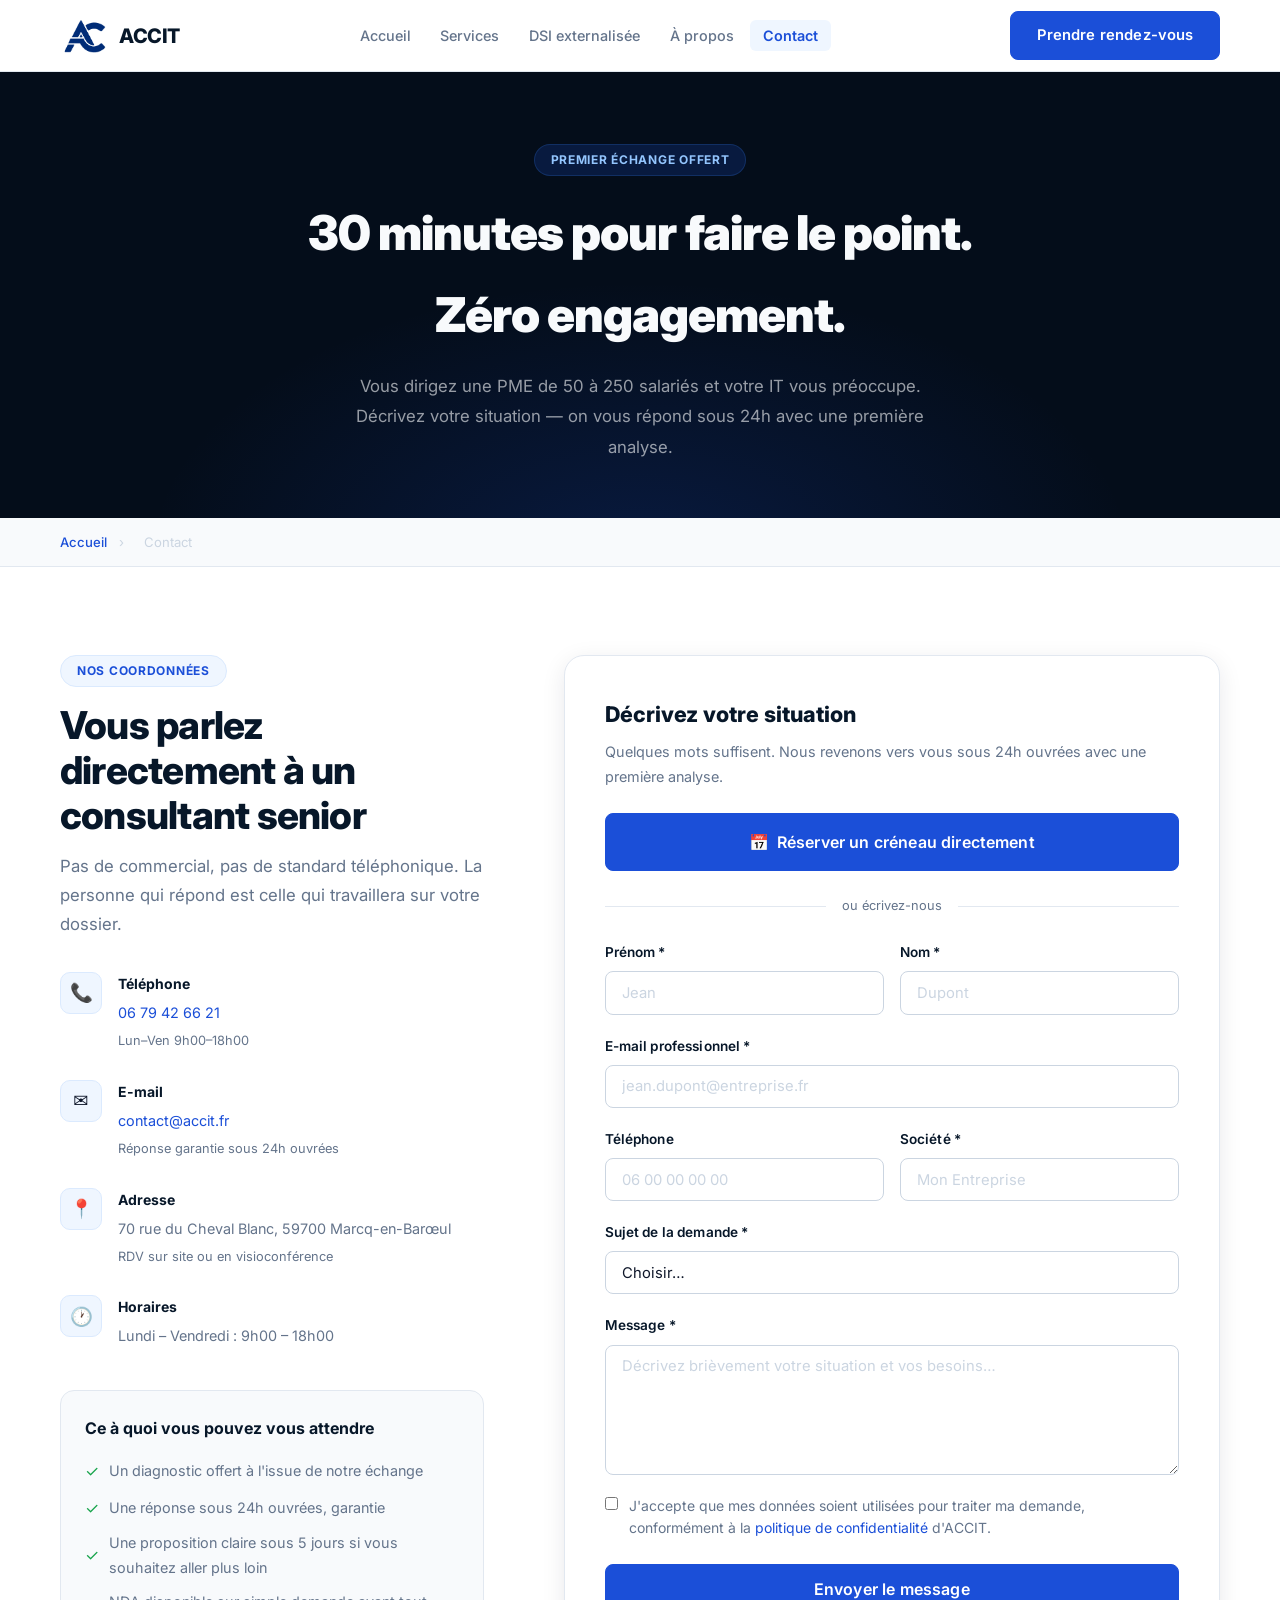
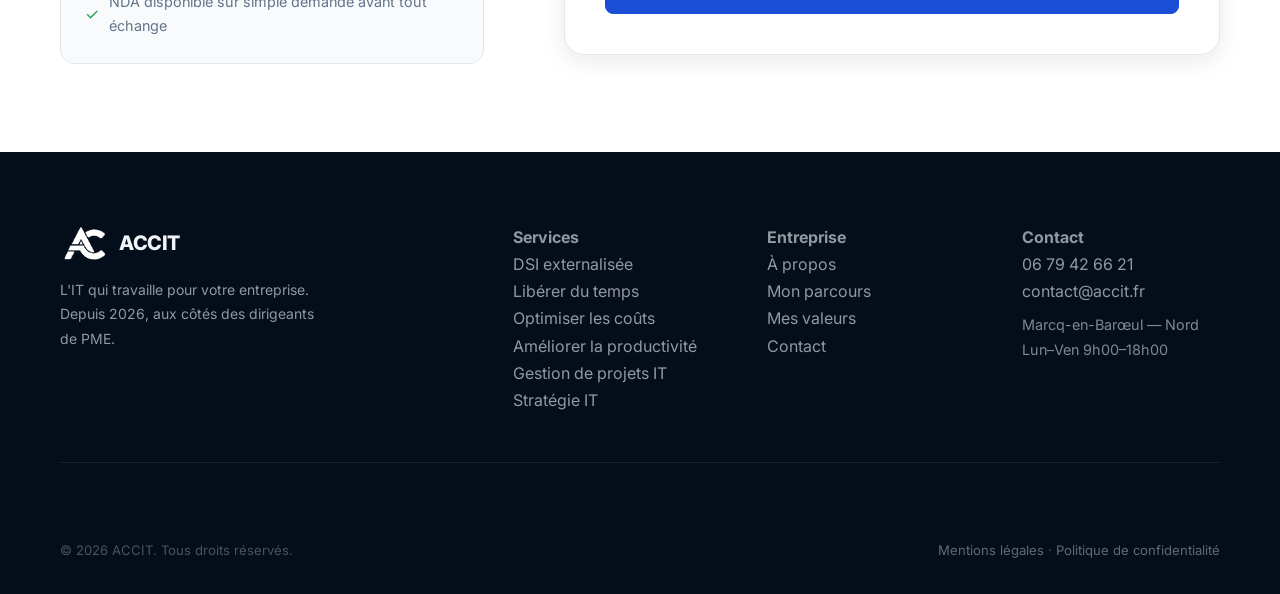
==== commit d3771e9a: "Update contact.html" ====
--- a/contact.html
+++ b/contact.html
@@ -155,7 +155,7 @@
                 </div>
                 <div class="form-group">
                   <label for="societe">Société *</label>
-                  <input type="text" id="societe" name="societe" placeholder="Mon Entreprise SAS" required autocomplete="organization" />
+                  <input type="text" id="societe" name="societe" placeholder="Mon Entreprise" required autocomplete="organization" />
                 </div>
               </div>
               <div class="form-group">
